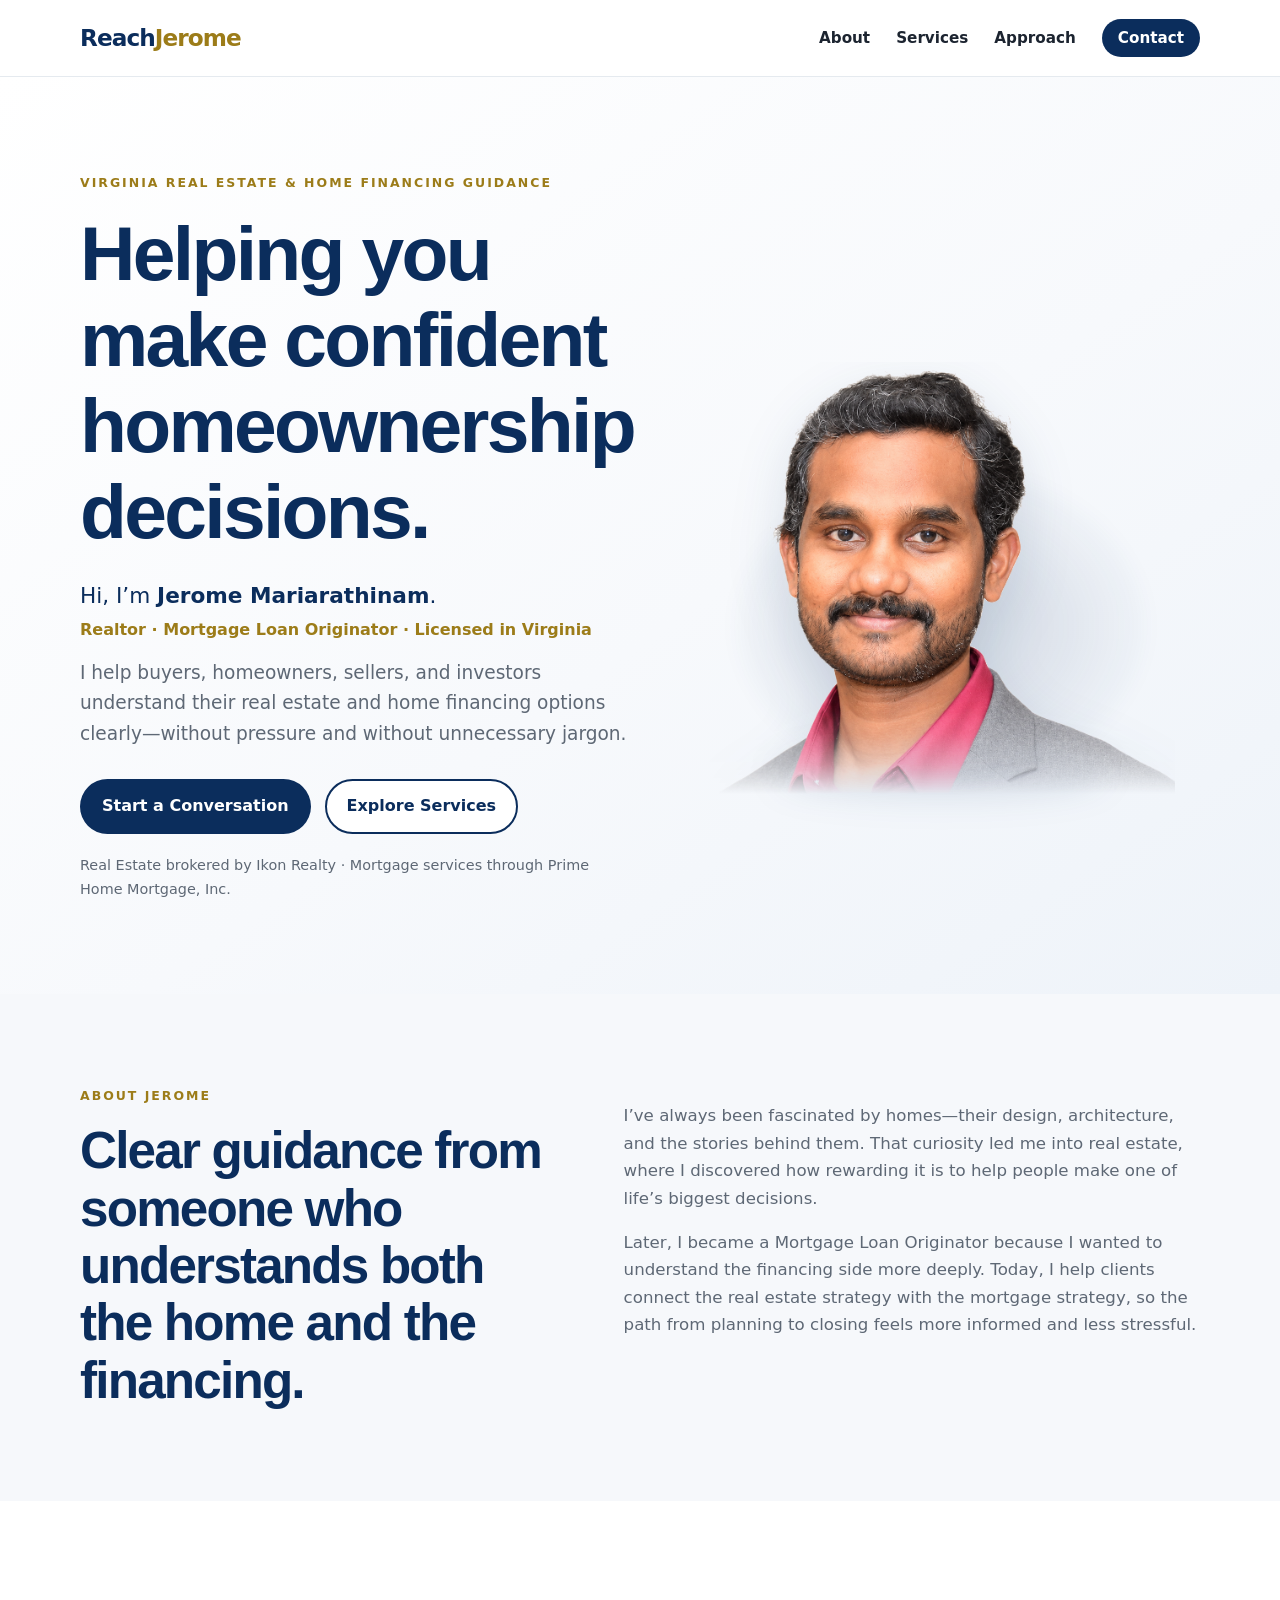
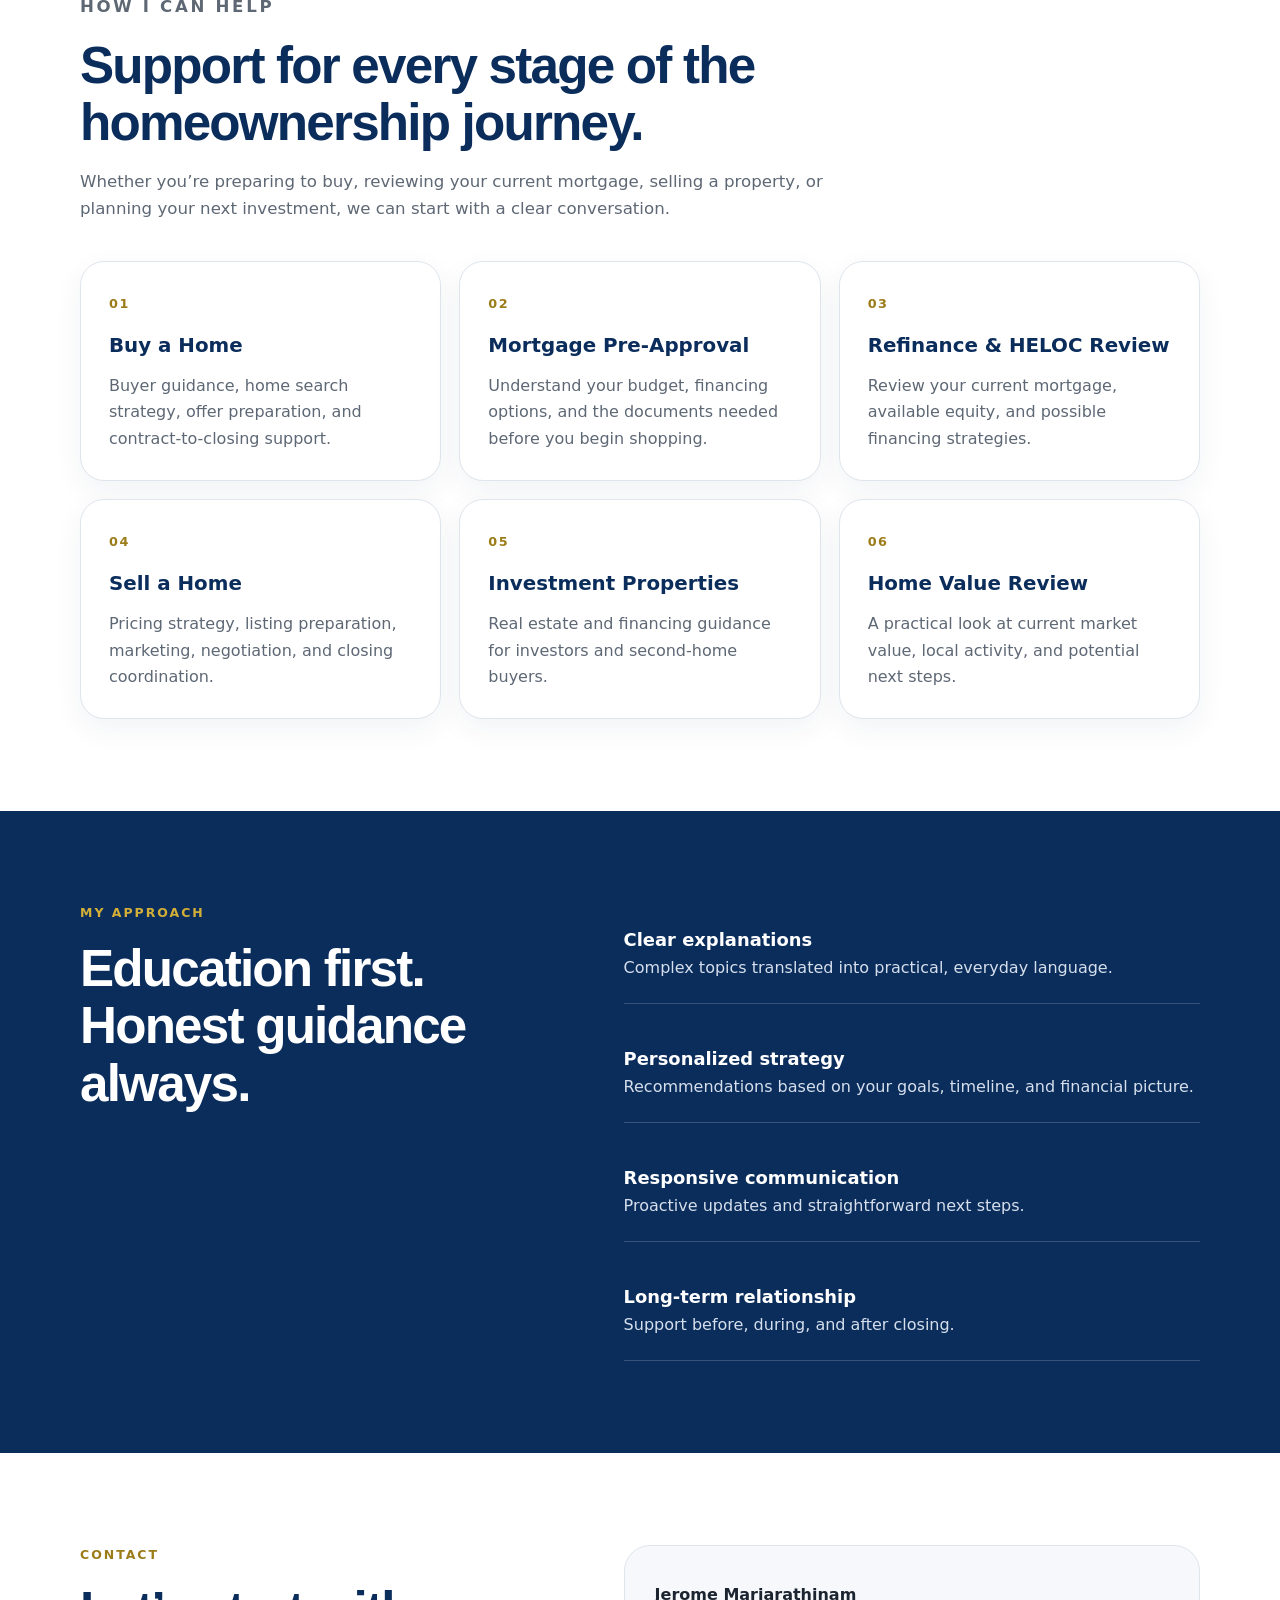
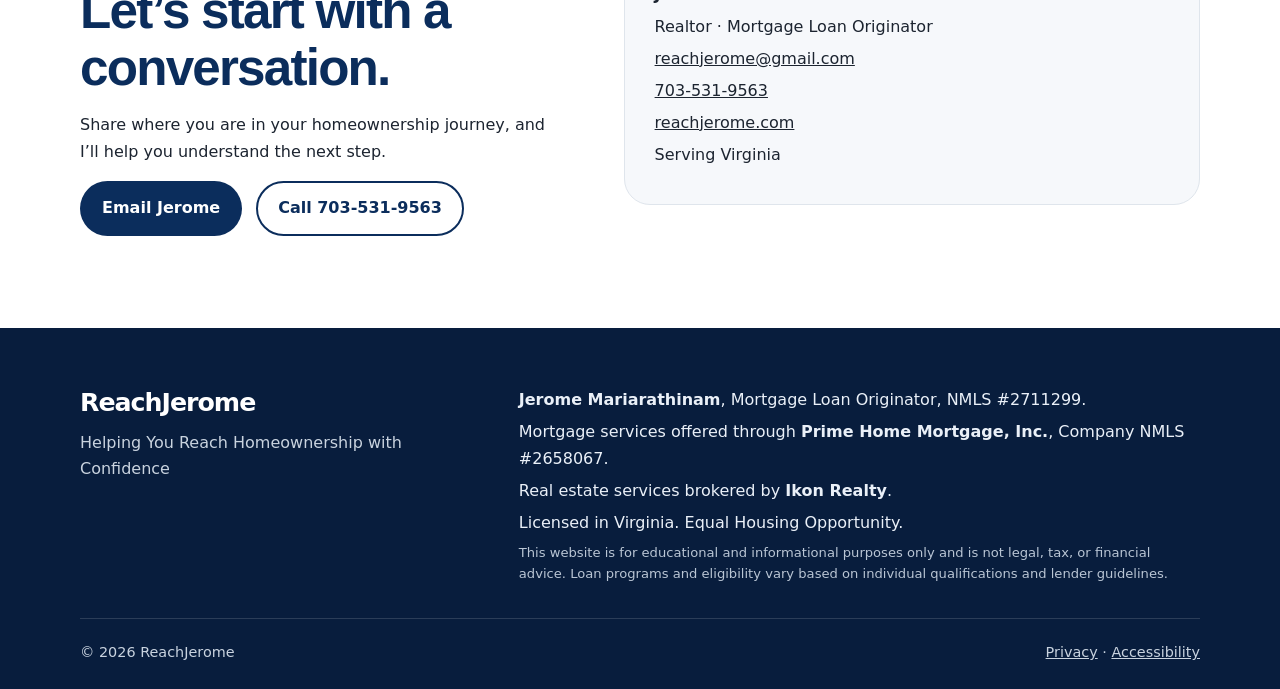
==== index.html @ f0894ae5 "Initial Version via direct upload" ====
<!doctype html>
<html lang="en">
<head>
  <meta charset="utf-8" />
  <meta name="viewport" content="width=device-width, initial-scale=1" />
  <title>ReachJerome | Real Estate & Home Financing Guidance in Virginia</title>
  <meta name="description" content="Jerome Mariarathinam helps Virginia buyers, homeowners, sellers, and investors make confident real estate and home financing decisions." />
  <meta name="robots" content="index,follow" />
  <meta property="og:title" content="ReachJerome" />
  <meta property="og:description" content="Real Estate. Home Financing. Trusted Guidance." />
  <meta property="og:type" content="website" />
  <meta property="og:url" content="https://reachjerome.com/" />
  <meta property="og:image" content="https://reachjerome.com/assets/jerome-headshot.png" />
  <link rel="canonical" href="https://reachjerome.com/" />
  <link rel="icon" href="assets/favicon.svg" type="image/svg+xml" />
  <link rel="stylesheet" href="styles.css" />
  <script type="application/ld+json">
  {
    "@context": "https://schema.org",
    "@type": "Person",
    "name": "Jerome Mariarathinam",
    "url": "https://reachjerome.com/",
    "image": "https://reachjerome.com/assets/jerome-headshot.png",
    "jobTitle": "Realtor and Mortgage Loan Originator",
    "areaServed": "Virginia",
    "worksFor": [
      {"@type":"Organization","name":"Ikon Realty"},
      {"@type":"Organization","name":"Prime Home Mortgage, Inc."}
    ]
  }
  </script>
</head>
<body>
  <a class="skip-link" href="#main">Skip to main content</a>

  <header class="site-header">
    <div class="container nav-wrap">
      <a class="brand" href="#top" aria-label="ReachJerome home">
        <span class="brand-reach">Reach</span><span class="brand-jerome">Jerome</span>
      </a>
      <nav aria-label="Primary navigation">
        <ul class="nav-list">
          <li><a href="#about">About</a></li>
          <li><a href="#services">Services</a></li>
          <li><a href="#approach">Approach</a></li>
          <li><a class="nav-cta" href="#contact">Contact</a></li>
        </ul>
      </nav>
    </div>
  </header>

  <main id="main">
    <section id="top" class="hero">
      <div class="container hero-grid">
        <div class="hero-copy">
          <p class="eyebrow">Virginia Real Estate & Home Financing Guidance</p>
          <h1>Helping you make confident homeownership decisions.</h1>
          <p class="hero-intro">Hi, I’m <strong>Jerome Mariarathinam</strong>.</p>
          <p class="hero-role">Realtor · Mortgage Loan Originator · Licensed in Virginia</p>
          <p class="hero-text">I help buyers, homeowners, sellers, and investors understand their real estate and home financing options clearly—without pressure and without unnecessary jargon.</p>
          <div class="hero-actions">
            <a class="button button-primary" href="#contact">Start a Conversation</a>
            <a class="button button-secondary" href="#services">Explore Services</a>
          </div>
          <p class="trust-line">Real Estate brokered by Ikon Realty · Mortgage services through Prime Home Mortgage, Inc.</p>
        </div>
        <div class="hero-visual" aria-label="Professional headshot of Jerome Mariarathinam">
          <div class="portrait-frame">
            <img src="assets/jerome-headshot.png" alt="Jerome Mariarathinam smiling in professional attire" width="1154" height="1050" />
          </div>
        </div>
      </div>
    </section>

    <section id="about" class="section section-soft">
      <div class="container split-grid">
        <div>
          <p class="section-kicker">About Jerome</p>
          <h2>Clear guidance from someone who understands both the home and the financing.</h2>
        </div>
        <div class="prose">
          <p>I’ve always been fascinated by homes—their design, architecture, and the stories behind them. That curiosity led me into real estate, where I discovered how rewarding it is to help people make one of life’s biggest decisions.</p>
          <p>Later, I became a Mortgage Loan Originator because I wanted to understand the financing side more deeply. Today, I help clients connect the real estate strategy with the mortgage strategy, so the path from planning to closing feels more informed and less stressful.</p>
        </div>
      </div>
    </section>

    <section id="services" class="section">
      <div class="container">
        <div class="section-heading">
          <p class="section-kicker">How I Can Help</p>
          <h2>Support for every stage of the homeownership journey.</h2>
          <p>Whether you’re preparing to buy, reviewing your current mortgage, selling a property, or planning your next investment, we can start with a clear conversation.</p>
        </div>
        <div class="card-grid">
          <article class="service-card">
            <span class="service-number">01</span>
            <h3>Buy a Home</h3>
            <p>Buyer guidance, home search strategy, offer preparation, and contract-to-closing support.</p>
          </article>
          <article class="service-card">
            <span class="service-number">02</span>
            <h3>Mortgage Pre-Approval</h3>
            <p>Understand your budget, financing options, and the documents needed before you begin shopping.</p>
          </article>
          <article class="service-card">
            <span class="service-number">03</span>
            <h3>Refinance & HELOC Review</h3>
            <p>Review your current mortgage, available equity, and possible financing strategies.</p>
          </article>
          <article class="service-card">
            <span class="service-number">04</span>
            <h3>Sell a Home</h3>
            <p>Pricing strategy, listing preparation, marketing, negotiation, and closing coordination.</p>
          </article>
          <article class="service-card">
            <span class="service-number">05</span>
            <h3>Investment Properties</h3>
            <p>Real estate and financing guidance for investors and second-home buyers.</p>
          </article>
          <article class="service-card">
            <span class="service-number">06</span>
            <h3>Home Value Review</h3>
            <p>A practical look at current market value, local activity, and potential next steps.</p>
          </article>
        </div>
      </div>
    </section>

    <section id="approach" class="section section-navy">
      <div class="container approach-grid">
        <div>
          <p class="section-kicker gold">My Approach</p>
          <h2>Education first. Honest guidance always.</h2>
        </div>
        <div class="approach-points">
          <div><strong>Clear explanations</strong><span>Complex topics translated into practical, everyday language.</span></div>
          <div><strong>Personalized strategy</strong><span>Recommendations based on your goals, timeline, and financial picture.</span></div>
          <div><strong>Responsive communication</strong><span>Proactive updates and straightforward next steps.</span></div>
          <div><strong>Long-term relationship</strong><span>Support before, during, and after closing.</span></div>
        </div>
      </div>
    </section>

    <section id="contact" class="section contact-section">
      <div class="container contact-grid">
        <div>
          <p class="section-kicker">Contact</p>
          <h2>Let’s start with a conversation.</h2>
          <p>Share where you are in your homeownership journey, and I’ll help you understand the next step.</p>
          <div class="contact-actions">
            <a class="button button-primary" href="mailto:reachjerome@gmail.com">Email Jerome</a>
            <a class="button button-secondary dark" href="tel:+17035319563">Call 703-531-9563</a>
          </div>
        </div>
        <aside class="contact-card" aria-label="Jerome contact information">
          <p><strong>Jerome Mariarathinam</strong></p>
          <p>Realtor · Mortgage Loan Originator</p>
          <p><a href="mailto:reachjerome@gmail.com">reachjerome@gmail.com</a></p>
          <p><a href="tel:+17035319563">703-531-9563</a></p>
          <p><a href="https://reachjerome.com/">reachjerome.com</a></p>
          <p>Serving Virginia</p>
        </aside>
      </div>
    </section>
  </main>

  <footer class="site-footer">
    <div class="container footer-grid">
      <div>
        <a class="footer-wordmark" href="#top" aria-label="ReachJerome home">ReachJerome</a>
        <p class="footer-tagline">Helping You Reach Homeownership with Confidence</p>
      </div>
      <div class="footer-disclosures">
        <p><strong>Jerome Mariarathinam</strong>, Mortgage Loan Originator, NMLS #2711299.</p>
        <p>Mortgage services offered through <strong>Prime Home Mortgage, Inc.</strong>, Company NMLS #2658067.</p>
        <p>Real estate services brokered by <strong>Ikon Realty</strong>.</p>
        <p>Licensed in Virginia. Equal Housing Opportunity.</p>
        <p class="fine-print">This website is for educational and informational purposes only and is not legal, tax, or financial advice. Loan programs and eligibility vary based on individual qualifications and lender guidelines.</p>
      </div>
    </div>
    <div class="container footer-bottom">
      <span>© <span id="year"></span> ReachJerome</span>
      <span><a href="privacy.html">Privacy</a> · <a href="accessibility.html">Accessibility</a></span>
    </div>
  </footer>

  <script>document.getElementById('year').textContent = new Date().getFullYear();</script>
</body>
</html>
---- styles.css ----
:root{
  --navy:#0b2d5c;
  --navy-2:#133f77;
  --gold:#d4af37;
  --gold-dark:#9c7c19;
  --ink:#1c2430;
  --muted:#5e6875;
  --soft:#f6f8fb;
  --line:#dfe5ec;
  --white:#fff;
  --focus:#ffbf47;
  --shadow:0 24px 60px rgba(11,45,92,.14);
}
*{box-sizing:border-box}
html{scroll-behavior:smooth}
body{margin:0;font-family:Inter,system-ui,-apple-system,BlinkMacSystemFont,"Segoe UI",sans-serif;color:var(--ink);line-height:1.65;background:var(--white)}
a{color:inherit}.container{width:min(1120px,calc(100% - 40px));margin-inline:auto}.skip-link{position:absolute;left:-9999px;top:12px;background:var(--focus);color:#111;padding:12px 16px;border-radius:8px;z-index:999}.skip-link:focus{left:16px}.site-header{position:sticky;top:0;background:rgba(255,255,255,.94);backdrop-filter:blur(14px);border-bottom:1px solid rgba(223,229,236,.8);z-index:50}.nav-wrap{display:flex;align-items:center;justify-content:space-between;min-height:76px;gap:28px}.brand{text-decoration:none;font-size:1.45rem;font-weight:800;letter-spacing:-.04em}.brand-reach{color:var(--navy)}.brand-jerome{color:var(--gold-dark)}.nav-list{display:flex;gap:26px;align-items:center;list-style:none;padding:0;margin:0}.nav-list a{text-decoration:none;font-weight:700;font-size:.95rem}.nav-list a:hover{text-decoration:underline}.nav-cta{padding:10px 16px;border-radius:999px;background:var(--navy);color:var(--white)}.hero{padding:96px 0 78px;background:linear-gradient(145deg,#fff 0%,#f7f9fc 56%,#eef3f9 100%)}.hero-grid{display:grid;grid-template-columns:1.05fr .95fr;align-items:center;gap:72px}.eyebrow,.section-kicker{font-size:.78rem;font-weight:800;letter-spacing:.16em;text-transform:uppercase;color:var(--gold-dark);margin:0 0 16px}.hero h1,.section h2{font-family:Poppins,Inter,sans-serif;line-height:1.12;letter-spacing:-.035em;color:var(--navy);margin:0}.hero h1{font-size:clamp(2.75rem,6vw,5.2rem);max-width:780px}.hero-intro{font-size:1.35rem;color:var(--navy);margin:24px 0 4px}.hero-role{font-weight:800;color:var(--gold-dark);margin:0 0 14px}.hero-text{font-size:1.16rem;color:var(--muted);max-width:680px;margin:0 0 30px}.hero-actions,.contact-actions{display:flex;gap:14px;flex-wrap:wrap}.button{display:inline-flex;align-items:center;justify-content:center;min-height:48px;padding:12px 20px;border-radius:999px;text-decoration:none;font-weight:800;border:2px solid transparent;transition:.2s ease}.button:hover{transform:translateY(-2px)}.button:focus-visible,a:focus-visible{outline:3px solid var(--focus);outline-offset:4px}.button-primary{background:var(--navy);color:var(--white)}.button-secondary{border-color:var(--navy);color:var(--navy);background:var(--white)}.button-secondary.dark{background:transparent}.trust-line{margin-top:20px;color:var(--muted);font-size:.9rem}.hero-visual{position:relative;display:flex;align-items:flex-end;justify-content:center;min-height:500px}.portrait-frame{position:relative;isolation:isolate;width:min(100%,580px);margin-inline:auto;display:flex;align-items:flex-end;justify-content:center}.portrait-frame::before{content:"";position:absolute;z-index:-1;left:50%;bottom:2%;width:88%;height:74%;transform:translateX(-50%);border-radius:50%;background:radial-gradient(ellipse at center,rgba(11,45,92,.16) 0%,rgba(11,45,92,.09) 38%,rgba(11,45,92,.035) 62%,rgba(11,45,92,0) 78%);filter:blur(8px)}.portrait-frame::after{content:"";position:absolute;z-index:-2;left:50%;bottom:0;width:70%;height:10%;transform:translateX(-50%);border-radius:50%;background:rgba(11,45,92,.12);filter:blur(18px)}.portrait-frame img{display:block;width:100%;height:auto;max-height:575px;object-fit:contain;object-position:center bottom;filter:drop-shadow(0 18px 26px rgba(11,45,92,.12));-webkit-mask-image:linear-gradient(to bottom,#000 0%,#000 76%,rgba(0,0,0,.98) 80%,rgba(0,0,0,.82) 86%,rgba(0,0,0,.48) 93%,transparent 100%);mask-image:linear-gradient(to bottom,#000 0%,#000 76%,rgba(0,0,0,.98) 80%,rgba(0,0,0,.82) 86%,rgba(0,0,0,.48) 93%,transparent 100%);-webkit-mask-repeat:no-repeat;mask-repeat:no-repeat;-webkit-mask-size:100% 100%;mask-size:100% 100%}.section{padding:92px 0}.section-soft{background:var(--soft)}.split-grid,.contact-grid,.approach-grid{display:grid;grid-template-columns:.9fr 1.1fr;gap:72px;align-items:start}.section h2{font-size:clamp(2rem,4vw,3.4rem)}.prose p,.section-heading>p{color:var(--muted);font-size:1.04rem}.section-heading{max-width:760px;margin-bottom:38px}.card-grid{display:grid;grid-template-columns:repeat(3,1fr);gap:18px}.service-card{padding:28px;border:1px solid var(--line);border-radius:24px;background:var(--white);box-shadow:0 10px 30px rgba(11,45,92,.06)}.service-card h3{color:var(--navy);font-size:1.24rem;margin:14px 0 10px}.service-card p{color:var(--muted);margin:0}.service-number{font-weight:900;color:var(--gold-dark);font-size:.8rem;letter-spacing:.12em}.section-navy{background:var(--navy);color:var(--white)}.section-navy h2{color:var(--white)}.gold{color:var(--gold)}.approach-points{display:grid;gap:18px}.approach-points>div{padding:22px 0;border-bottom:1px solid rgba(255,255,255,.18)}.approach-points strong,.approach-points span{display:block}.approach-points strong{font-size:1.12rem}.approach-points span{color:#d6dfec}.contact-section{background:#fff}.contact-card{background:var(--soft);border:1px solid var(--line);border-radius:26px;padding:30px}.contact-card p{margin:.35rem 0}.site-footer{background:#081d3d;color:#eaf0f8;padding:54px 0 24px}.footer-grid{display:grid;grid-template-columns:.7fr 1.3fr;gap:72px}.footer-wordmark{display:inline-block;color:var(--white);font-size:1.58rem;font-weight:800;letter-spacing:-.04em;text-decoration:none}.footer-wordmark:hover{text-decoration:underline}.footer-tagline{margin:.4rem 0 0;color:#c9d3df}.footer-disclosures p{margin:.35rem 0}.fine-print{font-size:.82rem;color:#b9c5d4}.footer-bottom{display:flex;justify-content:space-between;gap:20px;border-top:1px solid rgba(255,255,255,.14);padding-top:22px;margin-top:28px;font-size:.9rem;color:#c9d3df}.footer-bottom a{color:inherit}
@media (max-width:900px){.hero-grid,.split-grid,.contact-grid,.approach-grid,.footer-grid{grid-template-columns:1fr}.hero-grid{gap:44px}.hero-visual{min-height:430px}.portrait-frame{width:min(100%,500px)}.card-grid{grid-template-columns:repeat(2,1fr)}.nav-list li:not(:last-child){display:none}}
@media (max-width:620px){.container{width:min(100% - 28px,1120px)}.hero{padding-top:64px}.hero-visual{min-height:360px}.portrait-frame{width:min(100%,390px)}.hero h1{font-size:2.55rem}.section{padding:68px 0}.card-grid{grid-template-columns:1fr}.footer-bottom{flex-direction:column}.nav-wrap{min-height:68px}.brand{font-size:1.3rem}}
@media (prefers-reduced-motion:reduce){*{scroll-behavior:auto!important;transition:none!important}}
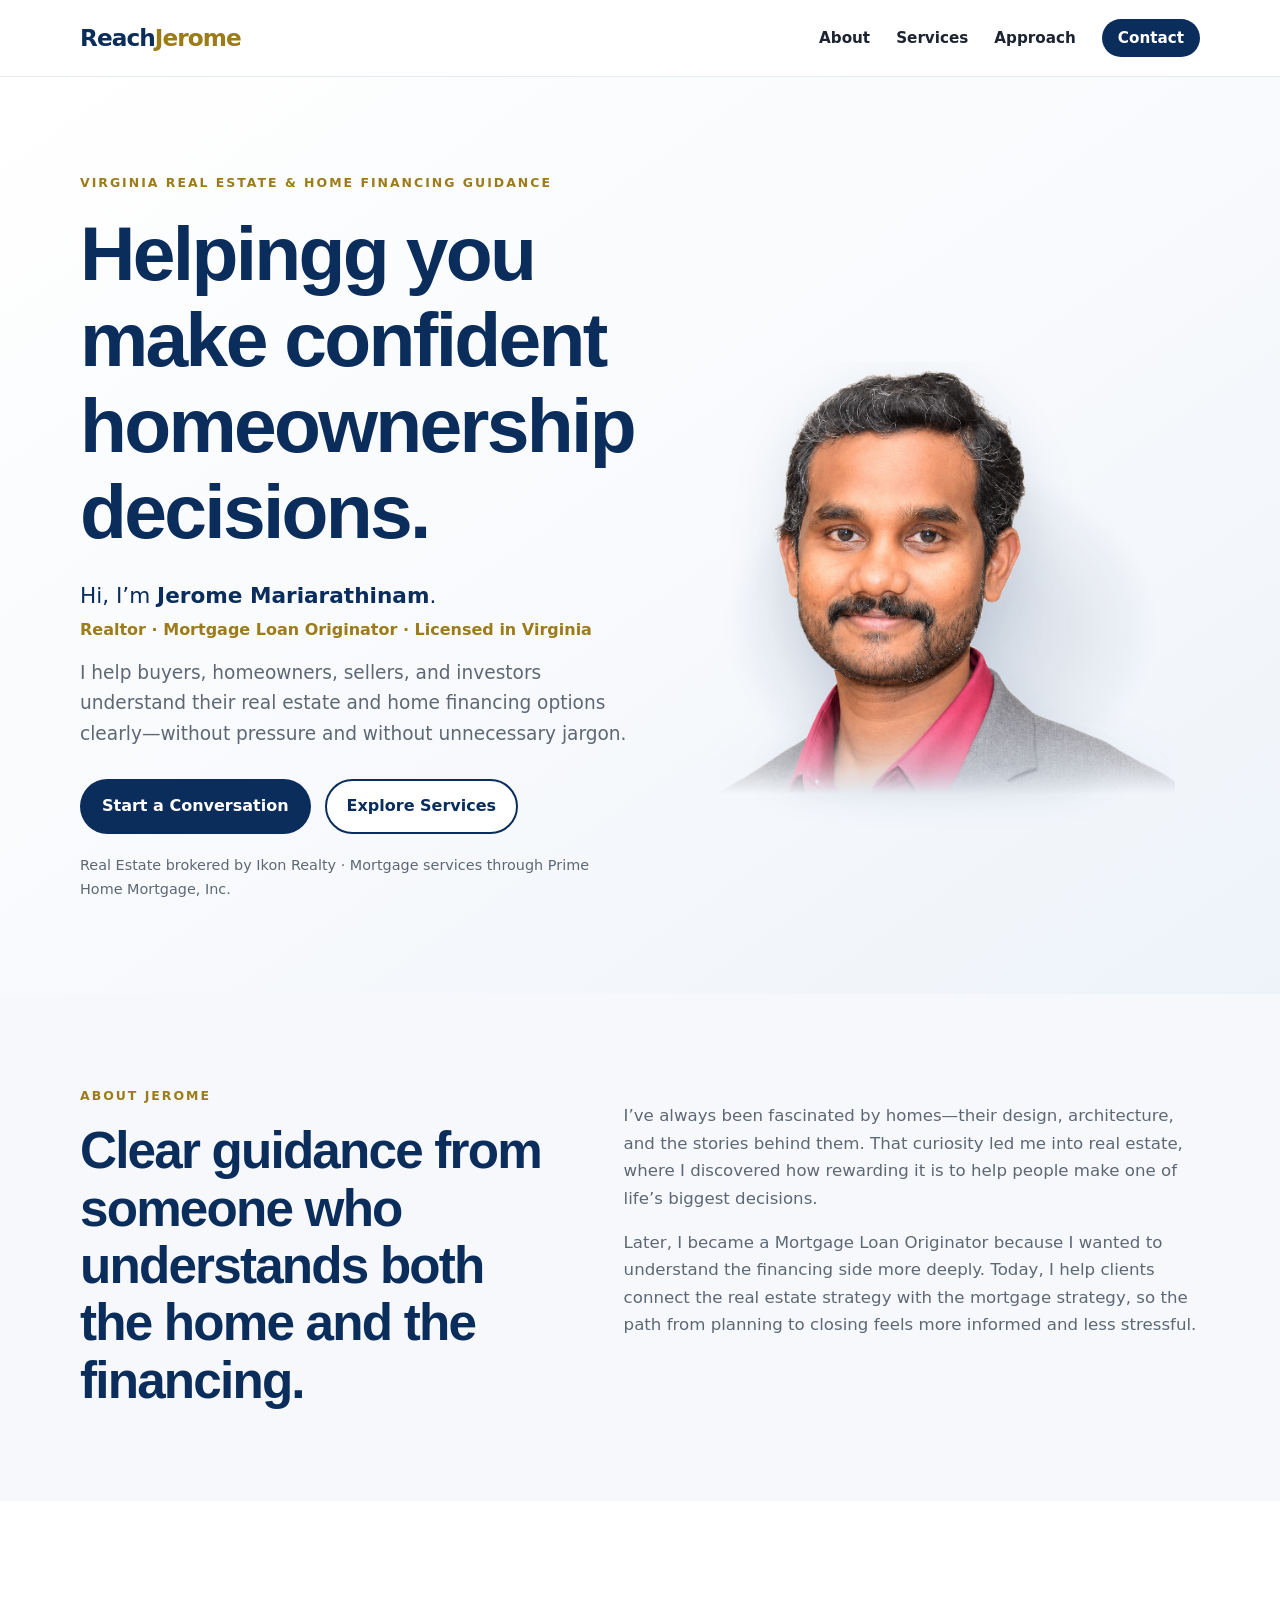
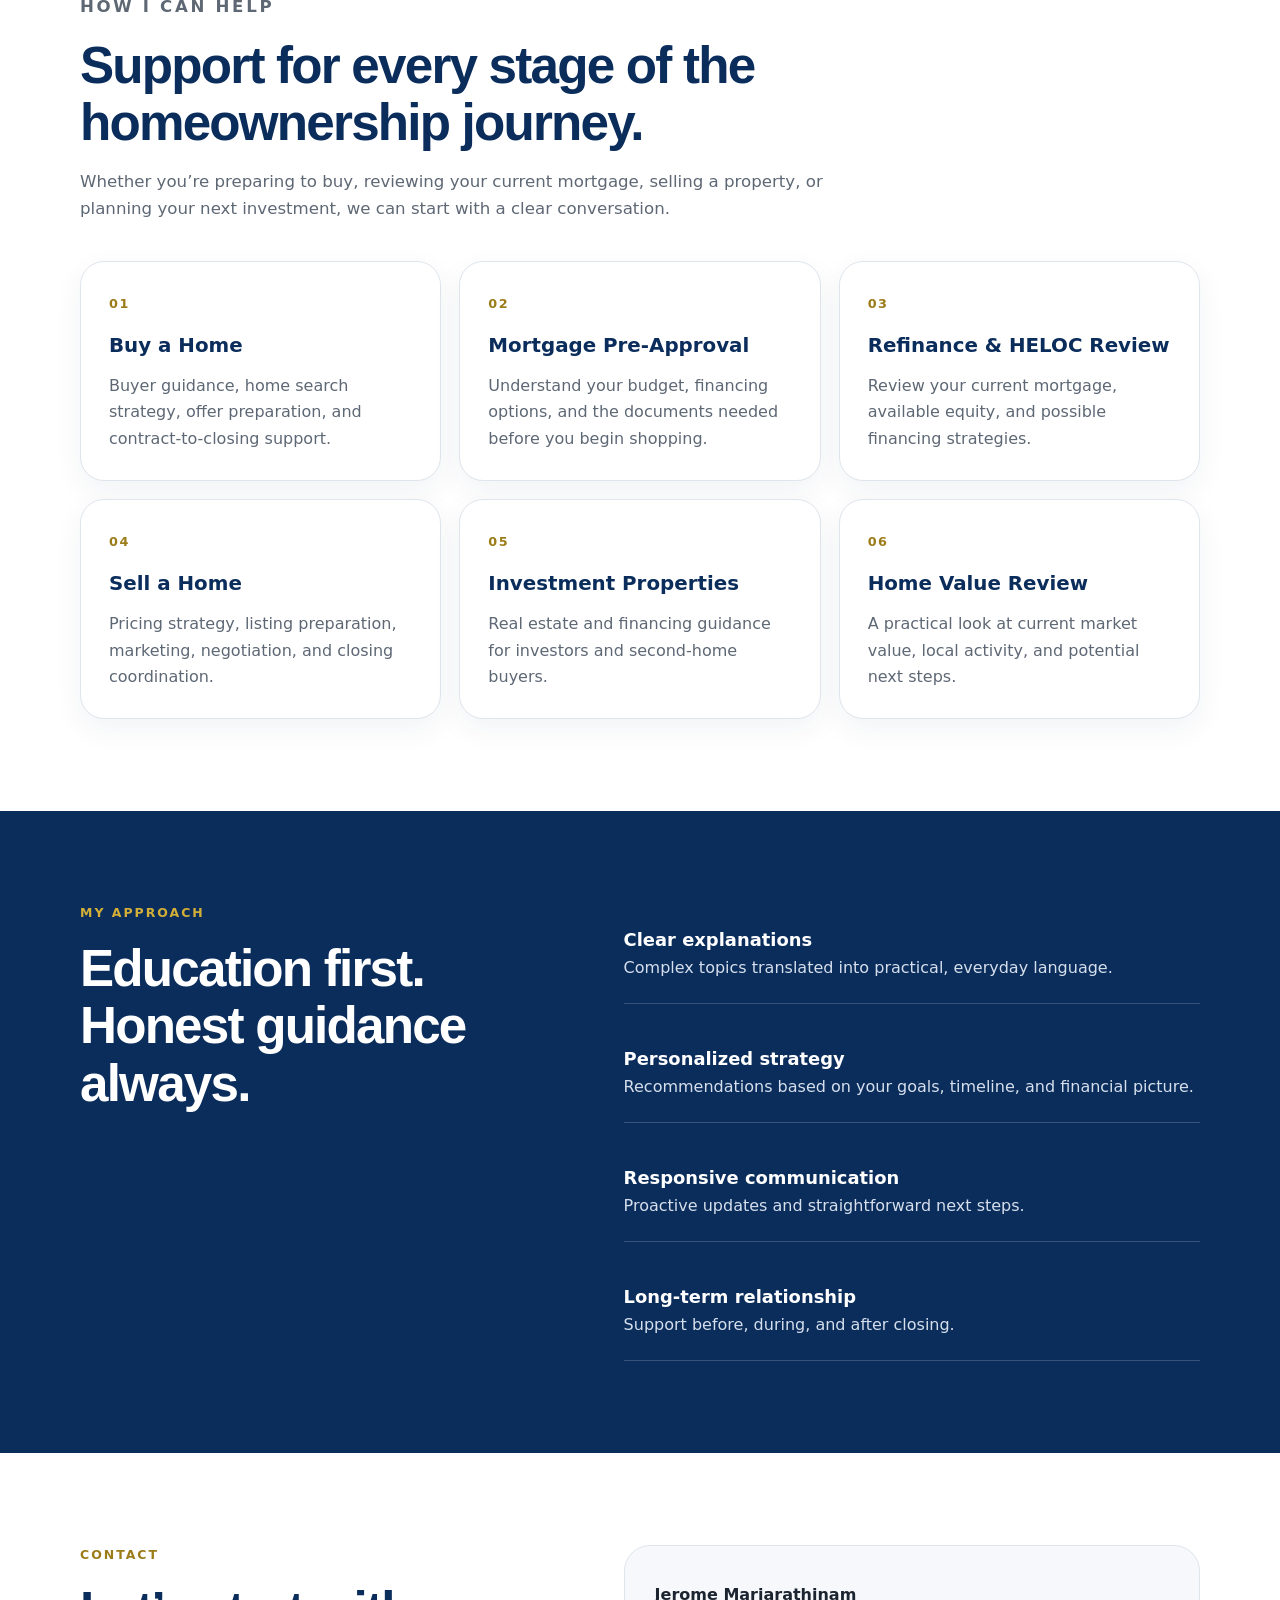
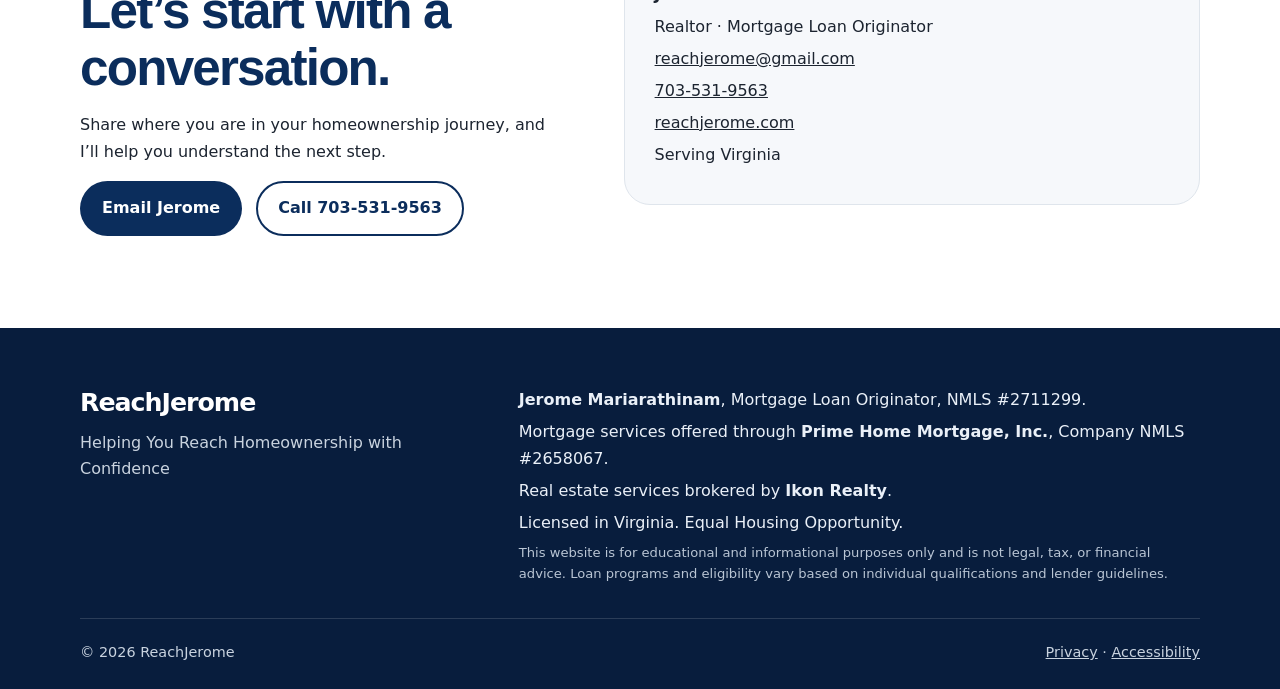
==== commit ce0c3800: "test edit for update" ====
--- a/index.html
+++ b/index.html
@@ -54,7 +54,7 @@
       <div class="container hero-grid">
         <div class="hero-copy">
           <p class="eyebrow">Virginia Real Estate & Home Financing Guidance</p>
-          <h1>Helping you make confident homeownership decisions.</h1>
+          <h1>Helpingg you make confident homeownership decisions.</h1>
           <p class="hero-intro">Hi, I’m <strong>Jerome Mariarathinam</strong>.</p>
           <p class="hero-role">Realtor · Mortgage Loan Originator · Licensed in Virginia</p>
           <p class="hero-text">I help buyers, homeowners, sellers, and investors understand their real estate and home financing options clearly—without pressure and without unnecessary jargon.</p>
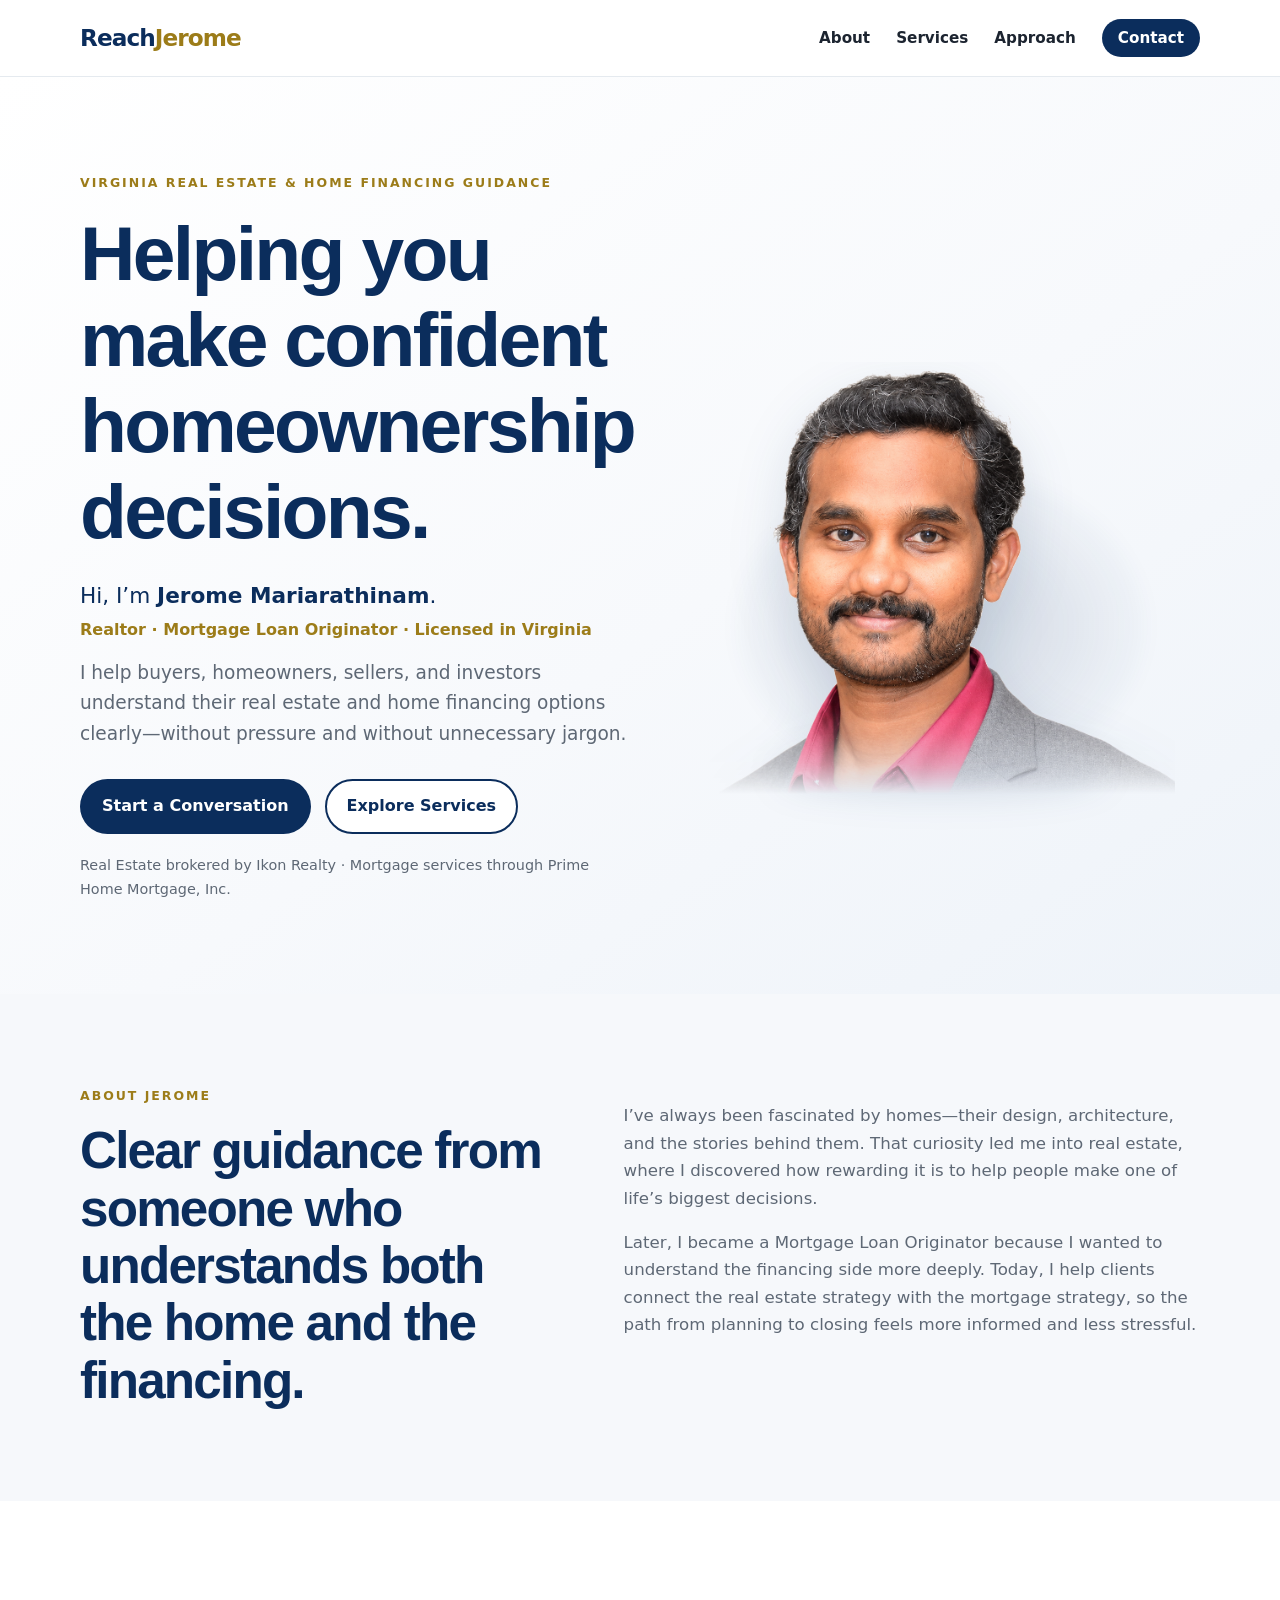
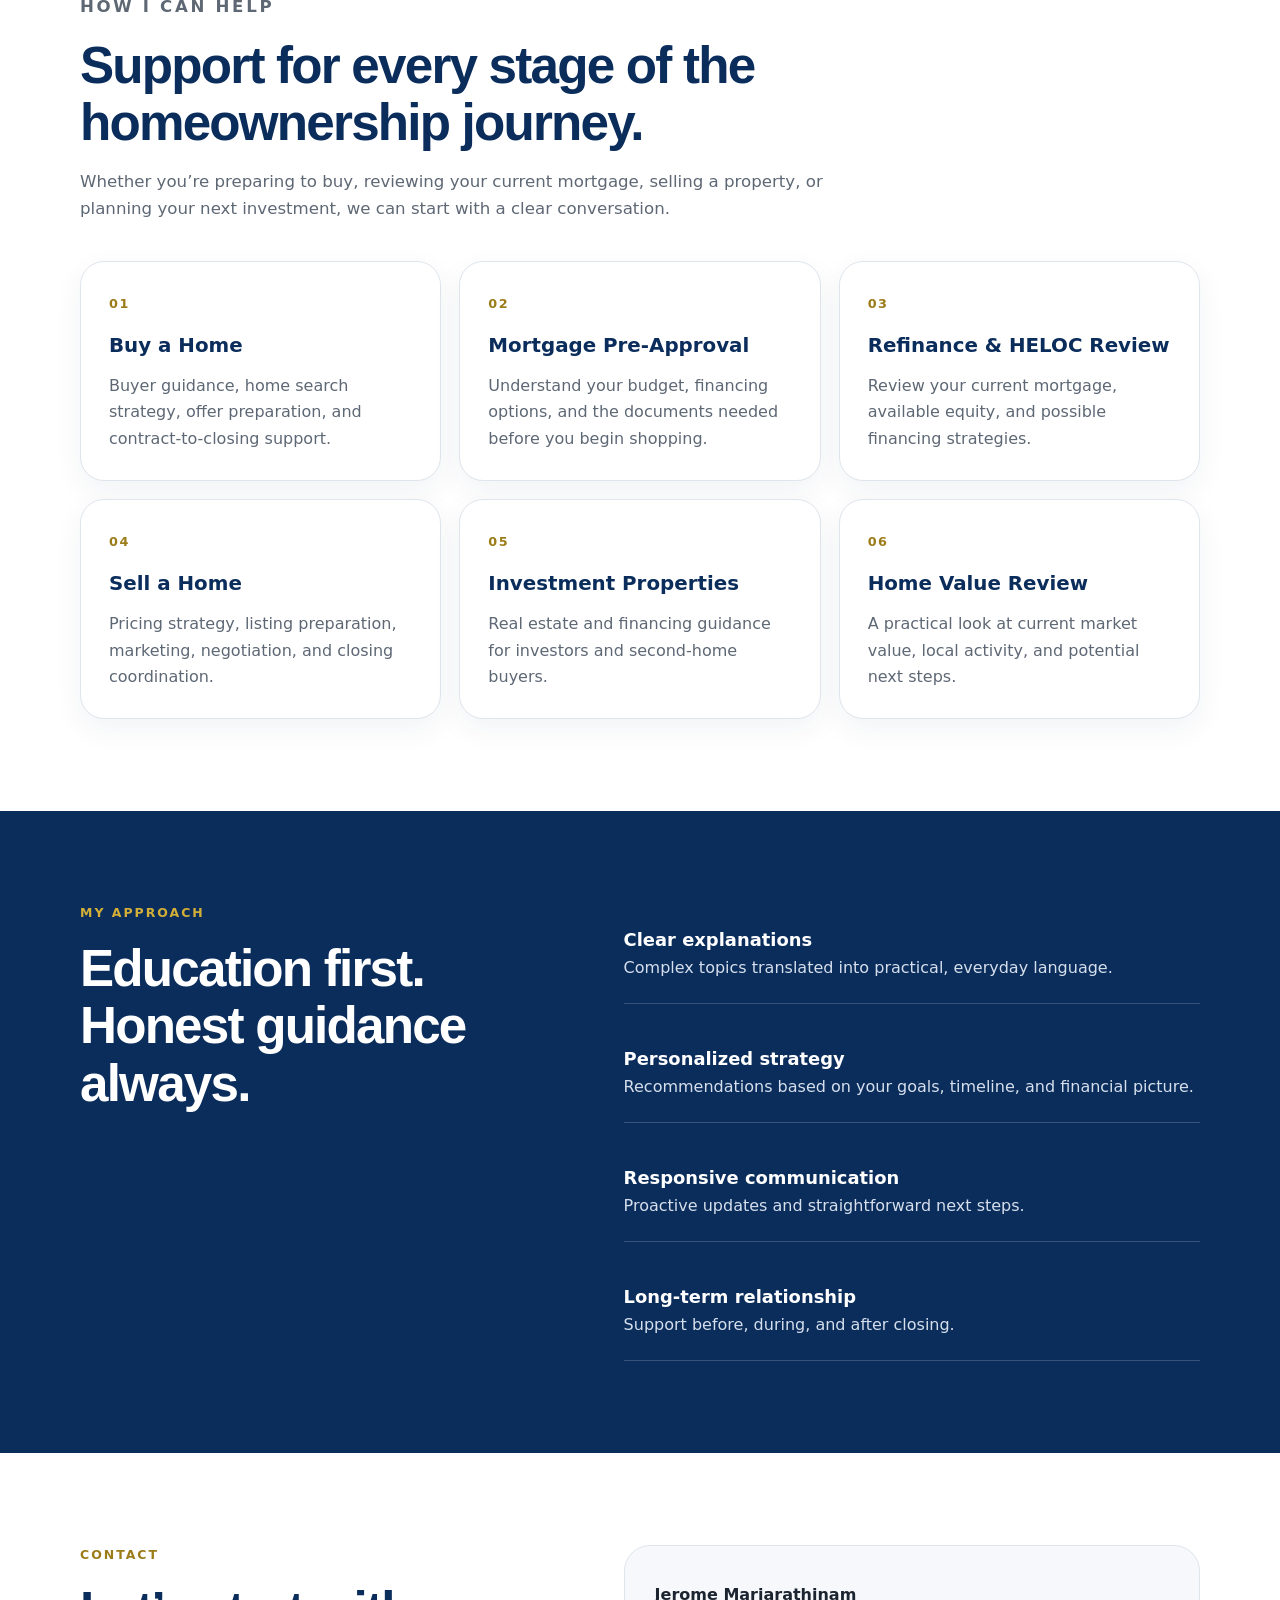
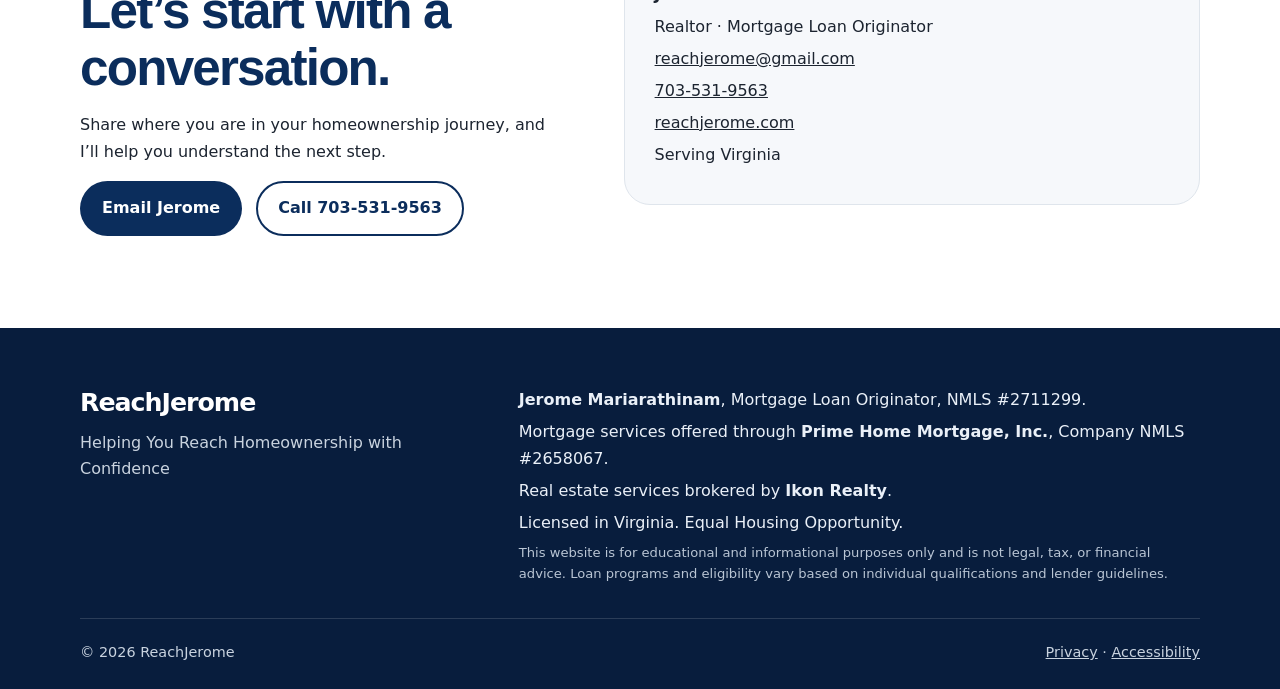
==== commit 5c4061b3: "Update index.html" ====
--- a/index.html
+++ b/index.html
@@ -54,7 +54,7 @@
       <div class="container hero-grid">
         <div class="hero-copy">
           <p class="eyebrow">Virginia Real Estate & Home Financing Guidance</p>
-          <h1>Helpingg you make confident homeownership decisions.</h1>
+          <h1>Helping you make confident homeownership decisions.</h1>
           <p class="hero-intro">Hi, I’m <strong>Jerome Mariarathinam</strong>.</p>
           <p class="hero-role">Realtor · Mortgage Loan Originator · Licensed in Virginia</p>
           <p class="hero-text">I help buyers, homeowners, sellers, and investors understand their real estate and home financing options clearly—without pressure and without unnecessary jargon.</p>
